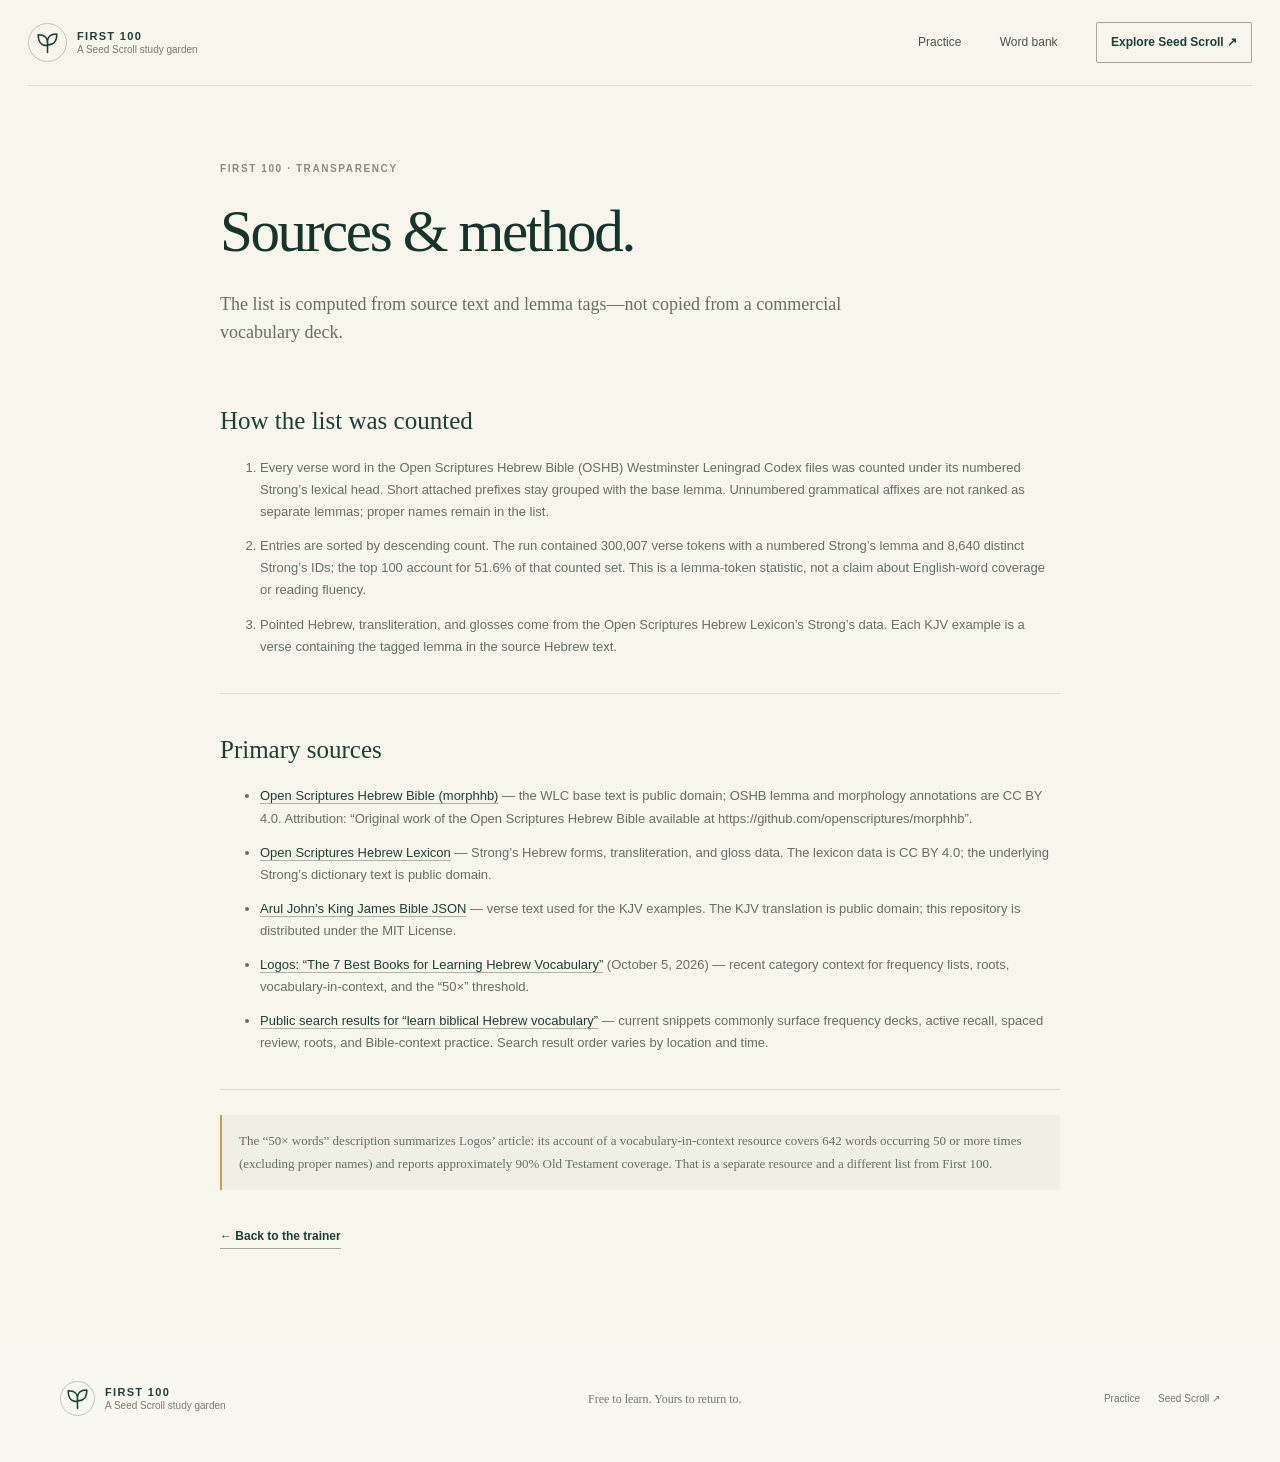
==== site/sources.html @ 3b89c695 "Publish First 100 Hebrew vocabulary trainer" ====
<!doctype html>
<html lang="en">
  <head>
    <meta charset="utf-8"><meta name="viewport" content="width=device-width, initial-scale=1">
    <meta name="theme-color" content="#f7f5ec">
    <meta name="description" content="Sources, frequency-count method, and acknowledgements for the First 100 biblical Hebrew vocabulary trainer.">
    <title>Sources &amp; Method — First 100</title>
    <link rel="stylesheet" href="styles.css">
  </head>
  <body>
    <header class="site-header">
      <a class="brand" href="index.html"><span class="brand-mark" aria-hidden="true"><svg viewBox="0 0 40 40" fill="none"><path d="M20 33V17m0 7C10 24 8 18 8 10c8 0 13 3 12 14Zm0-1c10 0 12-6 12-14-8 0-13 3-12 14Z" stroke="currentColor" stroke-width="2" stroke-linecap="round" stroke-linejoin="round"/></svg></span><span class="brand-text"><strong>FIRST 100</strong><small>A Seed Scroll study garden</small></span></a>
      <nav class="main-nav" aria-label="Main navigation"><a href="index.html#practice">Practice</a><a href="index.html#wordbank">Word bank</a><a class="nav-cta" href="https://seedscroll.app/" target="_blank" rel="noopener">Explore Seed Scroll ↗</a></nav>
    </header>
    <main class="page-wrap source-page">
      <p class="eyebrow eyebrow-muted">FIRST 100 · TRANSPARENCY</p>
      <h1>Sources &amp; method.</h1>
      <p class="source-lede">The list is computed from source text and lemma tags—not copied from a commercial vocabulary deck.</p>
      <div class="source-method">
        <h2>How the list was counted</h2>
        <ol>
          <li>Every verse word in the Open Scriptures Hebrew Bible (OSHB) Westminster Leningrad Codex files was counted under its numbered Strong’s lexical head. Short attached prefixes stay grouped with the base lemma. Unnumbered grammatical affixes are not ranked as separate lemmas; proper names remain in the list.</li>
          <li>Entries are sorted by descending count. The run contained 300,007 verse tokens with a numbered Strong’s lemma and 8,640 distinct Strong’s IDs; the top 100 account for 51.6% of that counted set. This is a lemma-token statistic, not a claim about English-word coverage or reading fluency.</li>
          <li>Pointed Hebrew, transliteration, and glosses come from the Open Scriptures Hebrew Lexicon’s Strong’s data. Each KJV example is a verse containing the tagged lemma in the source Hebrew text.</li>
        </ol>
      </div>
      <div class="source-list">
        <h2>Primary sources</h2>
        <ul>
          <li><a href="https://github.com/openscriptures/morphhb" target="_blank" rel="noopener">Open Scriptures Hebrew Bible (morphhb)</a> — the WLC base text is public domain; OSHB lemma and morphology annotations are CC BY 4.0. Attribution: “Original work of the Open Scriptures Hebrew Bible available at https://github.com/openscriptures/morphhb”.</li>
          <li><a href="https://github.com/openscriptures/HebrewLexicon" target="_blank" rel="noopener">Open Scriptures Hebrew Lexicon</a> — Strong’s Hebrew forms, transliteration, and gloss data. The lexicon data is CC BY 4.0; the underlying Strong’s dictionary text is public domain.</li>
          <li><a href="https://github.com/aruljohn/Bible-kjv" target="_blank" rel="noopener">Arul John’s King James Bible JSON</a> — verse text used for the KJV examples. The KJV translation is public domain; this repository is distributed under the MIT License.</li>
          <li><a href="https://www.logos.com/grow/nook-hebrew-vocabulary-books/" target="_blank" rel="noopener">Logos: “The 7 Best Books for Learning Hebrew Vocabulary”</a> (October 5, 2026) — recent category context for frequency lists, roots, vocabulary-in-context, and the “50×” threshold.</li>
          <li><a href="https://html.duckduckgo.com/html/?q=learn+biblical+Hebrew+vocabulary" target="_blank" rel="noopener">Public search results for “learn biblical Hebrew vocabulary”</a> — current snippets commonly surface frequency decks, active recall, spaced review, roots, and Bible-context practice. Search result order varies by location and time.</li>
        </ul>
      </div>
      <p class="source-note">The “50× words” description summarizes Logos’ article: its account of a vocabulary-in-context resource covers 642 words occurring 50 or more times (excluding proper names) and reports approximately 90% Old Testament coverage. That is a separate resource and a different list from First 100.</p>
      <a class="text-link" href="index.html">← Back to the trainer</a>
    </main>
    <footer class="site-footer"><div class="footer-inner page-wrap"><a class="brand footer-brand" href="index.html"><span class="brand-mark" aria-hidden="true"><svg viewBox="0 0 40 40" fill="none"><path d="M20 33V17m0 7C10 24 8 18 8 10c8 0 13 3 12 14Zm0-1c10 0 12-6 12-14-8 0-13 3-12 14Z" stroke="currentColor" stroke-width="2" stroke-linecap="round" stroke-linejoin="round"/></svg></span><span class="brand-text"><strong>FIRST 100</strong><small>A Seed Scroll study garden</small></span></a><p>Free to learn. Yours to return to.</p><div class="footer-links"><a href="index.html#practice">Practice</a><a href="https://seedscroll.app/" target="_blank" rel="noopener">Seed Scroll ↗</a></div></div></footer>
  </body>
</html>
---- site/styles.css ----
:root {
  color-scheme: light;
  --paper: #f7f5ec;
  --paper-deep: #efecdf;
  --white: #fffef9;
  --ink: #21312c;
  --muted: #69736b;
  --forest: #1d4036;
  --forest-dark: #15342b;
  --sage: #dce6d7;
  --sage-deep: #b9cbb6;
  --clay: #bd694e;
  --line: #dcded2;
  --gold: #c99f56;
  --serif: Georgia, "Times New Roman", serif;
  --sans: -apple-system, BlinkMacSystemFont, "Segoe UI", sans-serif;
  --hebrew: "Noto Sans Hebrew", "Times New Roman", serif;
  --page-width: 1160px;
}

* { box-sizing: border-box; }
html { scroll-behavior: smooth; scroll-padding-top: 92px; }
body { margin: 0; background: var(--paper); color: var(--ink); font-family: var(--sans); font-size: 16px; line-height: 1.55; -webkit-font-smoothing: antialiased; }
button, input { font: inherit; }
button, a { -webkit-tap-highlight-color: transparent; }
a { color: inherit; }
button:focus-visible, a:focus-visible, input:focus-visible, summary:focus-visible { outline: 3px solid #b77b44; outline-offset: 3px; }
.page-wrap { width: min(var(--page-width), calc(100% - 56px)); margin-inline: auto; }
.sr-only { position: absolute; width: 1px; height: 1px; padding: 0; margin: -1px; overflow: hidden; clip: rect(0, 0, 0, 0); white-space: nowrap; border: 0; }
.skip-link { position: fixed; z-index: 20; top: 10px; left: 10px; transform: translateY(-150%); background: var(--forest); color: white; padding: 10px 14px; border-radius: 4px; }
.skip-link:focus { transform: translateY(0); }

.site-header { position: relative; z-index: 5; min-height: 86px; width: min(1320px, calc(100% - 56px)); margin-inline: auto; display: flex; align-items: center; justify-content: space-between; border-bottom: 1px solid rgba(33,49,44,.12); }
.brand { display: inline-flex; align-items: center; gap: 10px; text-decoration: none; }
.brand-mark { width: 39px; height: 39px; display: grid; place-items: center; border: 1px solid #bcc8b7; color: var(--forest); border-radius: 50%; }
.brand-mark svg { width: 31px; height: 31px; }
.brand-text { display: grid; gap: 0; line-height: 1.3; }
.brand-text strong { color: var(--forest); letter-spacing: .12em; font-size: 11px; }
.brand-text small { color: #767b71; font-size: 10px; }
.main-nav { display: flex; align-items: center; gap: clamp(18px, 3vw, 39px); }
.main-nav a { color: #47554d; font-size: 12px; text-decoration: none; }
.main-nav a:hover, .footer-links a:hover { color: var(--clay); }
.main-nav .nav-cta { color: var(--forest); border: 1px solid #9cab98; padding: 10px 14px; border-radius: 2px; font-weight: 600; }
.main-nav .nav-cta span { color: var(--clay); margin-left: 4px; }
.menu-toggle, .mobile-menu { display: none; }

.hero { min-height: 505px; display: grid; grid-template-columns: 1.08fr .92fr; align-items: center; gap: 34px; padding-block: 56px 68px; }
.hero-copy { max-width: 600px; padding-block: 10px; }
.eyebrow { margin: 0 0 19px; color: var(--clay); font-size: 10px; font-weight: 700; letter-spacing: .16em; line-height: 1.4; }
.eyebrow-dot { width: 7px; height: 7px; display: inline-block; margin-right: 7px; border-radius: 50%; background: var(--clay); vertical-align: 1px; }
h1, h2, h3, p { margin-top: 0; }
.hero h1 { max-width: 660px; margin: 0 0 19px; color: var(--forest-dark); font-family: var(--serif); font-size: clamp(43px, 5vw, 64px); font-weight: 400; letter-spacing: -.045em; line-height: 1.04; }
.hero-intro { max-width: 510px; margin-bottom: 25px; color: #5f6a61; font-family: var(--serif); font-size: 17px; line-height: 1.65; }
.hero-actions { display: flex; align-items: center; gap: 23px; }
.button { min-height: 46px; display: inline-flex; align-items: center; justify-content: center; gap: 14px; padding: 0 19px; border: 1px solid transparent; border-radius: 2px; text-decoration: none; cursor: pointer; font-size: 12px; font-weight: 650; transition: background-color 150ms ease, color 150ms ease, border-color 150ms ease, transform 150ms ease; }
.button:hover { transform: translateY(-1px); }
.button-dark { color: #f9f8f1; background: var(--forest); }
.button-dark:hover { background: #285647; }
.button-cream { min-height: 41px; color: var(--forest); background: var(--white); border-color: #cfd6ca; }
.button-cream:hover { background: #f2f4ec; }
.button-light { color: var(--forest-dark); background: #f3f2e9; }
.button-light:hover { background: #fffef8; }
.button span { color: var(--clay); font-size: 15px; }
.text-link { display: inline-flex; align-items: center; gap: 8px; color: var(--forest); font-size: 12px; font-weight: 650; text-decoration: none; border-bottom: 1px solid #9cac96; padding-bottom: 3px; }
.text-link:hover { color: var(--clay); border-color: var(--clay); }
.local-note { margin: 20px 0 0; color: #788078; font-size: 10px; }
.local-check { display: inline-grid; width: 16px; height: 16px; place-items: center; margin-right: 5px; border-radius: 50%; background: #dce6d7; color: var(--forest); font-size: 10px; font-weight: 800; }
.hero-art { position: relative; min-height: 354px; isolation: isolate; display: grid; place-items: center; color: #6a856f; }
.art-sun { position: absolute; z-index: -1; top: 19px; right: 15%; width: 255px; height: 255px; border-radius: 50%; background: #e7eadb; }
.branch-svg { position: absolute; top: 21px; left: 50%; width: 255px; height: 270px; transform: translateX(-39%); }
.art-word { position: absolute; z-index: 1; padding: 9px 13px 8px; color: var(--ink); background: var(--white); border: 1px solid #e4e4d9; box-shadow: 0 8px 26px rgba(34,52,42,.06); }
.art-word span { display: block; direction: rtl; font-family: var(--hebrew); font-size: 21px; line-height: 1.3; }
.art-word small { color: #707971; font-family: var(--serif); font-size: 11px; font-style: italic; }
.art-word-one { top: 52px; left: 7%; transform: rotate(-4deg); }
.art-word-two { right: 0; bottom: 81px; transform: rotate(3deg); }
.art-caption { position: absolute; bottom: 3px; left: 7%; color: #778076; font-family: var(--serif); font-size: 13px; line-height: 1.55; }
.art-caption em { color: var(--clay); }

.promise-strip { background: var(--paper-deep); border-block: 1px solid #e4e1d5; }
.promise-inner { min-height: 116px; display: grid; grid-template-columns: repeat(3, minmax(110px, .6fr)) 1.25fr; align-items: center; gap: 20px; }
.promise-inner > div { display: flex; align-items: center; gap: 10px; border-right: 1px solid #d7d9ce; }
.promise-inner > div strong { color: var(--forest); font-family: var(--serif); font-size: 26px; font-weight: 400; }
.promise-inner > div span { max-width: 88px; color: #6f776e; font-size: 10px; line-height: 1.3; }
.promise-inner > p { margin: 0; justify-self: end; color: var(--forest); font-family: var(--serif); font-size: 17px; line-height: 1.35; }
.promise-inner > p span { color: #7c8378; font-size: 13px; }

.practice-section { padding-block: 90px 86px; scroll-margin-top: 24px; }
.section-heading { display: flex; align-items: end; justify-content: space-between; gap: 24px; margin-bottom: 27px; }
.eyebrow-muted { margin-bottom: 10px; color: #8a8d7e; }
.section-heading h2, .method-title h2, .faq-intro h2 { margin: 0; color: var(--forest-dark); font-family: var(--serif); font-size: clamp(30px, 3.2vw, 41px); font-weight: 400; letter-spacing: -.025em; line-height: 1.12; }
.section-aside { max-width: 255px; margin-bottom: 4px; color: #7a8177; font-family: var(--serif); font-size: 13px; line-height: 1.5; }
.mode-tabs { display: flex; gap: 1px; border-bottom: 1px solid #ccd2c7; }
.mode-tab { position: relative; min-height: 51px; display: inline-flex; align-items: center; gap: 10px; padding: 0 21px; border: 0; background: transparent; color: #80877e; cursor: pointer; font-size: 12px; }
.mode-tab::after { position: absolute; right: 0; bottom: -1px; left: 0; height: 2px; content: ""; background: transparent; }
.mode-tab:hover { color: var(--forest); }
.mode-tab.is-active { color: var(--forest); font-weight: 700; }
.mode-tab.is-active::after { background: var(--clay); }
.tab-number { color: #a3a69b; font-size: 9px; letter-spacing: .08em; }
.practice-layout { min-height: 590px; display: grid; grid-template-columns: 212px 1fr; background: #f1f0e6; border: 1px solid #e2e1d6; border-top: 0; }
.progress-rail { display: flex; flex-direction: column; align-items: flex-start; padding: 29px 22px 24px; border-right: 1px solid #dfdfd3; }
.rail-label { color: #82867c; font-size: 9px; font-weight: 700; letter-spacing: .14em; }
.rail-icon { margin-right: 6px; color: var(--clay); font-size: 15px; }
.progress-number { display: flex; align-items: center; gap: 9px; margin: 23px 0 15px; }
.progress-number strong { color: var(--forest); font-family: var(--serif); font-size: 48px; font-weight: 400; line-height: 1; }
.progress-number span { color: #737b72; font-size: 10px; line-height: 1.35; }
.progress-track { width: 100%; height: 4px; overflow: hidden; border-radius: 4px; background: #dadfd5; }
.progress-track span { width: 0; height: 100%; display: block; background: var(--clay); transition: width 250ms ease; }
.progress-details { width: 100%; display: flex; justify-content: space-between; gap: 6px; margin-top: 10px; color: #7c827a; font-size: 9px; }
.progress-details strong { color: var(--forest); font-size: 9px; font-weight: 650; }
.rail-rule { width: 100%; margin: 24px 0 16px; border-top: 1px solid #dadbcf; }
.rail-copy { margin: 0 0 20px; color: #778078; font-family: var(--serif); font-size: 13px; line-height: 1.55; }
.reset-link { margin-top: auto; padding: 0; border: 0; background: none; color: #9a7568; cursor: pointer; font-size: 10px; text-decoration: underline; text-decoration-color: #c9a89b; text-underline-offset: 3px; }
.reset-link:hover { color: #804c3c; }
.practice-content { min-width: 0; padding: 22px clamp(20px, 4vw, 52px) 31px; }
.card-topline { display: flex; align-items: center; justify-content: space-between; margin-bottom: 13px; color: #898d82; font-size: 9px; font-weight: 700; letter-spacing: .12em; }
.card-pager { display: flex; align-items: center; gap: 12px; color: #6f776f; font-size: 10px; letter-spacing: .05em; }
.card-pager button { width: 27px; height: 27px; border: 1px solid #d4d7cc; border-radius: 50%; background: transparent; color: var(--forest); cursor: pointer; }
.card-pager button:hover { background: var(--white); }
.flash-card { position: relative; min-height: 406px; overflow: hidden; display: grid; place-items: center; background: var(--white); border: 1px solid #e5e5da; box-shadow: 0 8px 25px rgba(42,53,43,.035); }
.card-front, .card-back { width: 100%; padding: 35px clamp(18px, 4vw, 54px); text-align: center; }
.card-front { display: grid; justify-items: center; align-content: center; min-height: 404px; }
.card-instruction { margin: 0 0 21px; color: #9a9b8f; font-size: 9px; font-weight: 700; letter-spacing: .16em; }
.hebrew-word { margin: 0 0 4px; color: var(--forest-dark); font-family: var(--hebrew); font-size: clamp(58px, 8vw, 86px); font-weight: 400; line-height: 1.4; }
.transliteration { margin: 0 0 28px; color: #929185; font-family: var(--serif); font-size: 15px; font-style: italic; }
.card-corner { position: absolute; right: 0; bottom: 0; width: 31px; height: 31px; border-top: 1px solid #e5e5da; border-left: 1px solid #e5e5da; background: var(--paper); clip-path: polygon(100% 0, 100% 100%, 0 100%); }
.card-back { max-width: 700px; margin-inline: auto; }
.card-back .card-instruction { margin-bottom: 8px; }
.card-gloss { max-width: 610px; margin: 0 auto 10px; color: var(--forest); font-family: var(--serif); font-size: clamp(22px, 2.5vw, 29px); line-height: 1.35; }
.strong-line { display: flex; align-items: center; justify-content: center; gap: 8px 14px; flex-wrap: wrap; margin-bottom: 18px; color: #868a80; font-size: 9px; }
.strong-line span:first-child { padding: 3px 8px; border-radius: 12px; color: var(--forest); background: #ebeee5; font-weight: 700; letter-spacing: .04em; }
.verse-quote { max-width: 560px; margin: 0 auto 16px; padding: 12px 17px 11px; border-left: 2px solid #c9a064; background: #f8f7f0; text-align: left; }
.verse-quote p { margin: 0 0 5px; color: #58645a; font-family: var(--serif); font-size: 13px; line-height: 1.55; }
.verse-quote cite { color: #8b8e82; font-size: 9px; font-style: normal; letter-spacing: .05em; text-transform: uppercase; }
.seed-link { display: inline-flex; align-items: center; gap: 7px; color: var(--forest); font-size: 10px; font-weight: 700; text-decoration-color: #9dab95; text-underline-offset: 4px; }
.seed-link span { color: var(--clay); font-size: 13px; }
.rating-row { display: grid; grid-template-columns: repeat(4, 1fr); gap: 8px; margin-top: 11px; }
.rating-button { min-height: 50px; display: flex; flex-direction: column; align-items: center; justify-content: center; gap: 0; border: 1px solid #d7dbd0; background: #f9f8f0; color: var(--forest); cursor: pointer; }
.rating-button:hover { background: white; border-color: #97ac99; }
.rating-button strong { font-size: 11px; }
.rating-button span { color: #82877c; font-size: 8px; }
.rating-again strong { color: #a45942; }
.rating-easy { border-color: #a9b8a4; }
.keyboard-note { margin: 13px 0 0; color: #989a90; text-align: center; font-size: 9px; }
kbd { display: inline-block; min-width: 19px; padding: 1px 3px; border: 1px solid #dcddd3; border-radius: 3px; background: #f8f8f2; color: #767b71; font: inherit; text-align: center; }
.practice-view[hidden], [hidden] { display: none !important; }
.notice-line { margin: 18px 0 0; color: #888c81; font-family: var(--serif); font-size: 12px; }
.notice-line span { margin-right: 5px; color: var(--clay); }

.quiz-view, .list-view { min-height: 520px; padding-top: 25px; }
.quiz-head, .list-heading { display: flex; align-items: center; justify-content: space-between; }
.quiz-head .card-instruction, .list-heading .card-instruction { margin: 0; }
.quiz-head > span, .list-heading > span { color: #8d9085; font-size: 10px; }
.quiz-prompt-label { margin: 44px 0 4px; color: #8e9186; font-size: 10px; text-align: center; }
.quiz-prompt { margin: 0 0 27px; color: var(--forest); font-family: var(--serif); font-size: clamp(27px, 3vw, 35px); font-weight: 400; text-align: center; }
.quiz-choices { max-width: 680px; display: grid; grid-template-columns: repeat(2, 1fr); gap: 9px; margin: 0 auto 14px; }
.quiz-choice { min-height: 63px; display: flex; align-items: center; justify-content: center; gap: 8px; border: 1px solid #dadfd5; background: var(--white); color: var(--forest); cursor: pointer; }
.quiz-choice:hover:not(:disabled) { border-color: #9cac96; background: #fafbf5; }
.quiz-choice .choice-hebrew { font-family: var(--hebrew); font-size: 25px; }
.quiz-choice .choice-translit { color: #878b81; font-family: var(--serif); font-size: 11px; font-style: italic; }
.quiz-choice.is-correct { border-color: #709273; background: #e9f0e5; }
.quiz-choice.is-wrong { border-color: #cf8e79; background: #f8eae4; }
.quiz-choice:disabled { cursor: default; }
.quiz-feedback { min-height: 24px; margin: 0 0 11px; color: #7b8278; font-size: 11px; text-align: center; }
.quiz-feedback.is-right { color: #3d7250; }
.quiz-feedback.is-wrong-text { color: #9b5944; }
.quiz-view > .button { display: flex; margin: 0 auto; }
.list-heading { margin-bottom: 18px; }
.list-heading h3 { margin: 4px 0 0; color: var(--forest); font-family: var(--serif); font-size: 26px; font-weight: 400; }
.search-box { height: 41px; display: flex; align-items: center; gap: 9px; margin-bottom: 14px; padding-inline: 12px; border: 1px solid #d8ddd2; background: var(--white); color: #8b8e83; }
.search-box > span:first-child { font-size: 20px; line-height: 1; }
.search-box input { width: 100%; border: 0; outline: none; background: transparent; color: var(--ink); font-size: 11px; }
.search-box input::placeholder { color: #a0a399; }
.word-table-wrap { max-height: 400px; overflow: auto; border: 1px solid #e0e1d7; background: var(--white); }
.word-table { width: 100%; border-collapse: collapse; font-size: 10px; }
.word-table th { position: sticky; top: 0; z-index: 1; padding: 9px 9px; background: #f0f1e8; color: #7b8177; text-align: left; font-size: 8px; font-weight: 700; letter-spacing: .08em; text-transform: uppercase; }
.word-table td { padding: 9px; border-top: 1px solid #eeeee5; color: #626c63; vertical-align: middle; }
.word-table tbody tr:hover { background: #fbfbf5; }
.word-table .table-hebrew { color: var(--forest); font-family: var(--hebrew); font-size: 19px; line-height: 1.4; }
.word-table .table-rank { color: #a2a297; font-size: 9px; }
.word-table .table-strong { color: #798075; font-size: 9px; }
.word-table .table-count { white-space: nowrap; }
.word-table .table-study { color: var(--forest); font-weight: 700; text-decoration: none; white-space: nowrap; }
.word-table .table-study:hover { color: var(--clay); }
.table-note { margin: 11px 0 0; color: #898d82; font-family: var(--serif); font-size: 11px; }

.seed-bridge { color: #f6f4ea; background: var(--forest); }
.seed-bridge-inner { min-height: 298px; display: grid; grid-template-columns: 140px 1fr auto; align-items: center; gap: clamp(25px, 5vw, 65px); padding-block: 48px; }
.seed-bridge-mark { position: relative; width: 118px; height: 118px; display: grid; place-items: center; border: 1px solid rgba(242,240,225,.3); border-radius: 50%; color: #e9e5d5; }
.seed-bridge-mark span { font-family: var(--hebrew); font-size: 49px; }
.seed-bridge-mark i { position: absolute; right: 4px; bottom: 8px; width: 23px; height: 1px; background: #d4a47e; transform: rotate(-53deg); }
.eyebrow-light { margin-bottom: 11px; color: #d2b18b; }
.seed-bridge h2 { margin: 0 0 10px; color: #fffef7; font-family: var(--serif); font-size: clamp(30px, 3.2vw, 39px); font-weight: 400; line-height: 1.12; }
.seed-bridge-copy > p:last-child { max-width: 500px; margin: 0; color: #c1cec3; font-family: var(--serif); font-size: 14px; line-height: 1.6; }
.seed-bridge-actions { display: grid; justify-items: start; gap: 12px; }
.store-link { color: #d7dfd6; font-size: 10px; text-decoration-color: #7c9b89; text-underline-offset: 4px; }
.store-link:hover { color: white; }

.method-section { display: grid; grid-template-columns: .9fr 1.1fr; gap: 70px; padding-block: 85px; }
.method-title h2 { font-size: clamp(29px, 3vw, 38px); }
.method-copy { max-width: 610px; padding-top: 4px; }
.method-copy p { color: #657066; font-family: var(--serif); font-size: 15px; line-height: 1.7; }
.method-copy .text-link { margin-top: 3px; }
.faq-section { padding-block: 71px 78px; background: #efeee4; border-block: 1px solid #e4e2d7; }
.faq-inner { display: grid; grid-template-columns: .72fr 1.28fr; gap: clamp(35px, 8vw, 120px); }
.faq-intro h2 { font-size: clamp(29px, 3vw, 38px); }
.faq-list details { border-top: 1px solid #d7d9cd; }
.faq-list details:last-child { border-bottom: 1px solid #d7d9cd; }
.faq-list summary { position: relative; padding: 17px 30px 17px 0; color: var(--forest); cursor: pointer; font-family: var(--serif); font-size: 16px; list-style: none; }
.faq-list summary::-webkit-details-marker { display: none; }
.faq-list summary::after { position: absolute; right: 3px; top: 15px; color: var(--clay); content: "+"; font-family: var(--sans); font-size: 18px; font-weight: 300; }
.faq-list details[open] summary::after { content: "−"; }
.faq-list details p { max-width: 640px; margin: -3px 25px 18px 0; color: #737b72; font-size: 12px; line-height: 1.7; }

.site-footer { background: #f8f7f0; }
.footer-inner { min-height: 127px; display: flex; align-items: center; justify-content: space-between; gap: 25px; }
.footer-brand .brand-mark { width: 35px; height: 35px; }
.footer-inner > p { margin: 0; color: #70786f; font-family: var(--serif); font-size: 12px; line-height: 1.5; }
.footer-inner > p span { color: #96998d; font-size: 10px; }
.footer-links { display: flex; flex-wrap: wrap; gap: 18px; }
.footer-links a { color: #70776f; font-size: 10px; text-decoration: none; }
.source-page { max-width: 840px; min-height: 72vh; padding-block: 76px 86px; }
.source-page h1 { margin: 0 0 14px; color: var(--forest-dark); font-family: var(--serif); font-size: clamp(42px, 6vw, 59px); font-weight: 400; letter-spacing: -.04em; }
.source-page h2 { margin: 36px 0 12px; color: var(--forest); font-family: var(--serif); font-size: 25px; font-weight: 400; }
.source-lede { max-width: 660px; color: #657066; font-family: var(--serif); font-size: 18px; }
.source-method, .source-list { padding: 1px 0 19px; border-bottom: 1px solid var(--line); }
.source-page li, .source-note { margin-bottom: 12px; color: #647066; font-size: 13px; line-height: 1.7; }
.source-page a:not(.text-link) { color: var(--forest); text-decoration-color: #a8b5a2; text-underline-offset: 3px; }
.source-page a:hover { color: var(--clay); }
.source-note { margin: 25px 0; padding: 15px 17px; border-left: 2px solid var(--gold); background: #f0efe5; font-family: var(--serif); }
.source-page > .text-link { margin-top: 12px; }

@media (max-width: 760px) {
  .page-wrap { width: min(100% - 36px, var(--page-width)); }
  .site-header { width: calc(100% - 36px); min-height: 72px; }
  .main-nav { display: none; }
  .menu-toggle { width: 40px; height: 40px; display: grid; align-content: center; justify-items: center; gap: 5px; border: 1px solid #d2d8cc; border-radius: 50%; background: transparent; color: var(--forest); cursor: pointer; }
  .menu-toggle span { width: 15px; border-top: 1px solid currentColor; }
  .mobile-menu:not([hidden]) { position: absolute; top: 62px; right: 0; width: min(250px, calc(100vw - 36px)); display: grid; padding: 9px 15px; border: 1px solid #d8ddd2; background: var(--white); box-shadow: 0 12px 32px rgba(32,49,41,.12); }
  .mobile-menu a { padding: 11px 4px; border-bottom: 1px solid #eff0e8; color: var(--forest); font-size: 12px; text-decoration: none; }
  .mobile-menu a:last-child { border-bottom: 0; color: var(--clay); font-weight: 650; }
  .hero { min-height: auto; grid-template-columns: 1fr; gap: 3px; padding-block: 56px 36px; }
  .hero-copy { padding: 0; }
  .hero h1 { font-size: clamp(43px, 11vw, 58px); }
  .hero-intro { max-width: 540px; font-size: 16px; }
  .hero-art { min-height: 267px; max-width: 400px; width: 100%; justify-self: center; }
  .art-sun { top: 2px; right: 18%; width: 210px; height: 210px; }
  .branch-svg { top: 0; width: 217px; height: 230px; }
  .art-word-one { top: 29px; left: 6%; }
  .art-word-two { right: 2%; bottom: 63px; }
  .art-caption { bottom: 0; left: 5%; font-size: 12px; }
  .promise-inner { grid-template-columns: repeat(3, 1fr); gap: 8px; min-height: 122px; }
  .promise-inner > div { gap: 6px; }
  .promise-inner > div strong { font-size: 23px; }
  .promise-inner > div span { font-size: 8px; }
  .promise-inner > p { grid-column: 1 / -1; justify-self: start; display: none; }
  .practice-section { padding-block: 66px 62px; }
  .section-heading { align-items: start; flex-direction: column; gap: 10px; margin-bottom: 19px; }
  .section-heading h2 { font-size: 34px; }
  .section-aside { max-width: none; font-size: 12px; }
  .mode-tabs { overflow-x: auto; }
  .mode-tab { min-width: max-content; min-height: 48px; padding-inline: 13px; font-size: 11px; }
  .practice-layout { grid-template-columns: 1fr; min-height: 0; }
  .progress-rail { display: grid; grid-template-columns: auto 1fr auto; align-items: center; gap: 8px 11px; padding: 12px 15px; border-right: 0; border-bottom: 1px solid #dfdfd3; }
  .rail-label { grid-column: 1; }
  .progress-number { grid-column: 2; grid-row: 1; margin: 0; }
  .progress-number strong { font-size: 26px; }
  .progress-number span { font-size: 8px; }
  .progress-track { grid-column: 1 / -1; grid-row: 2; }
  .progress-details { grid-column: 1 / -1; grid-row: 3; margin: -1px 0 0; }
  .rail-rule, .rail-copy { display: none; }
  .reset-link { grid-column: 3; grid-row: 1; margin: 0; font-size: 9px; }
  .practice-content { padding: 15px 13px 23px; }
  .card-topline { margin-bottom: 9px; }
  .flash-card { min-height: 362px; }
  .card-front { min-height: 360px; padding: 25px 15px; }
  .card-back { padding: 25px 16px; }
  .hebrew-word { font-size: clamp(58px, 15vw, 76px); }
  .verse-quote { padding: 10px 12px; }
  .verse-quote p { font-size: 12px; }
  .rating-row { gap: 5px; }
  .rating-button { min-height: 47px; }
  .rating-button strong { font-size: 10px; }
  .rating-button span { font-size: 7px; }
  .keyboard-note { font-size: 8px; }
  .quiz-view, .list-view { min-height: 460px; padding: 18px 5px 9px; }
  .quiz-prompt-label { margin-top: 36px; }
  .quiz-choices { gap: 6px; }
  .quiz-choice { min-height: 58px; flex-direction: column; gap: 0; }
  .quiz-choice .choice-hebrew { font-size: 22px; }
  .quiz-choice .choice-translit { font-size: 9px; }
  .list-heading h3 { font-size: 23px; }
  .word-table-wrap { max-height: 370px; }
  .word-table th { padding: 8px 6px; font-size: 7px; }
  .word-table td { padding: 8px 6px; font-size: 9px; }
  .word-table th:nth-child(3), .word-table td:nth-child(3) { display: none; }
  .word-table .table-hebrew { font-size: 17px; }
  .word-table .table-study { font-size: 8px; }
  .seed-bridge-inner { min-height: 0; grid-template-columns: 58px 1fr; gap: 17px; padding-block: 39px; }
  .seed-bridge-mark { width: 55px; height: 55px; }
  .seed-bridge-mark span { font-size: 25px; }
  .seed-bridge-mark i { right: -2px; bottom: 5px; }
  .seed-bridge-copy .eyebrow { font-size: 8px; }
  .seed-bridge h2 { font-size: 29px; }
  .seed-bridge-copy > p:last-child { font-size: 12px; }
  .seed-bridge-actions { grid-column: 2; display: flex; align-items: center; flex-wrap: wrap; gap: 12px; }
  .seed-bridge-actions .button { min-height: 42px; }
  .store-link { font-size: 9px; }
  .method-section { grid-template-columns: 1fr; gap: 21px; padding-block: 61px; }
  .method-title h2 { font-size: 34px; }
  .method-copy p { font-size: 14px; }
  .faq-section { padding-block: 58px; }
  .faq-inner { grid-template-columns: 1fr; gap: 26px; }
  .faq-intro h2 { font-size: 34px; }
  .faq-list summary { font-size: 15px; }
  .faq-list details p { font-size: 11px; }
  .footer-inner { min-height: 0; align-items: flex-start; flex-wrap: wrap; padding-block: 24px; }
  .footer-inner > p { display: none; }
  .footer-links { width: 100%; justify-content: space-between; gap: 8px; padding-top: 14px; border-top: 1px solid #e7e7de; }
}

@media (max-width: 380px) {
  .page-wrap { width: calc(100% - 28px); }
  .site-header { width: calc(100% - 28px); }
  .hero h1 { font-size: 41px; }
  .hero-actions { gap: 15px; }
  .hero-actions .button { padding-inline: 13px; font-size: 11px; }
  .promise-inner { gap: 4px; }
  .promise-inner > div strong { font-size: 20px; }
  .promise-inner > div span { font-size: 7px; }
  .practice-content { padding-inline: 9px; }
  .card-back { padding-inline: 11px; }
  .rating-row { grid-template-columns: repeat(2, 1fr); }
}

@media (prefers-reduced-motion: reduce) {
  *, *::before, *::after { scroll-behavior: auto !important; animation-duration: .01ms !important; animation-iteration-count: 1 !important; transition-duration: .01ms !important; }
}
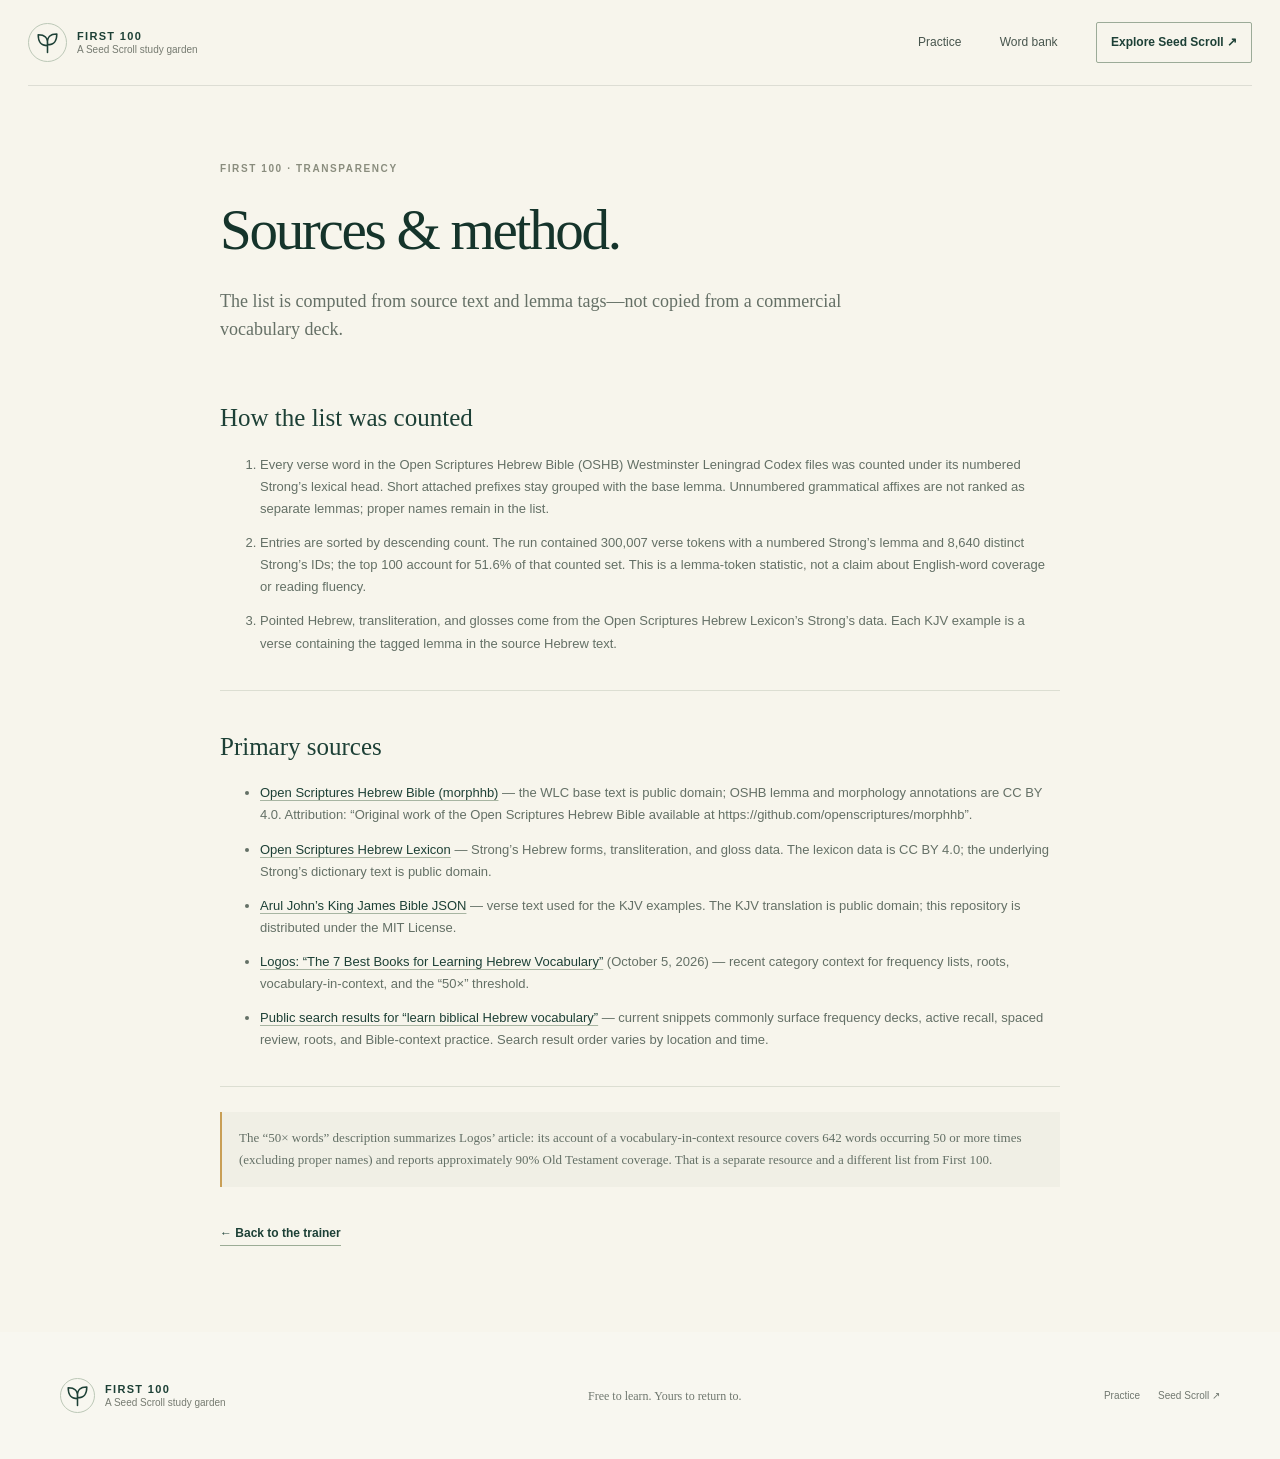
==== commit 2eb5a2c1: "Polish mobile layout and SEO metadata" ====
--- a/site/sources.html
+++ b/site/sources.html
@@ -5,6 +5,7 @@
     <meta name="theme-color" content="#f7f5ec">
     <meta name="description" content="Sources, frequency-count method, and acknowledgements for the First 100 biblical Hebrew vocabulary trainer.">
     <title>Sources &amp; Method — First 100</title>
+    <link rel="canonical" href="https://kristinejvargas-design.github.io/word-garden-hebrew-100/sources.html">
     <link rel="stylesheet" href="styles.css">
   </head>
   <body>
--- a/site/styles.css
+++ b/site/styles.css
@@ -49,7 +49,7 @@
 .eyebrow { margin: 0 0 19px; color: var(--clay); font-size: 10px; font-weight: 700; letter-spacing: .16em; line-height: 1.4; }
 .eyebrow-dot { width: 7px; height: 7px; display: inline-block; margin-right: 7px; border-radius: 50%; background: var(--clay); vertical-align: 1px; }
 h1, h2, h3, p { margin-top: 0; }
-.hero h1 { max-width: 660px; margin: 0 0 19px; color: var(--forest-dark); font-family: var(--serif); font-size: clamp(43px, 5vw, 64px); font-weight: 400; letter-spacing: -.045em; line-height: 1.04; }
+.hero h1 { max-width: 660px; margin: 0 0 19px; color: var(--forest-dark); font-family: var(--serif); font-size: 62px; font-weight: 400; letter-spacing: -.045em; line-height: 1.04; }
 .hero-intro { max-width: 510px; margin-bottom: 25px; color: #5f6a61; font-family: var(--serif); font-size: 17px; line-height: 1.65; }
 .hero-actions { display: flex; align-items: center; gap: 23px; }
 .button { min-height: 46px; display: inline-flex; align-items: center; justify-content: center; gap: 14px; padding: 0 19px; border: 1px solid transparent; border-radius: 2px; text-decoration: none; cursor: pointer; font-size: 12px; font-weight: 650; transition: background-color 150ms ease, color 150ms ease, border-color 150ms ease, transform 150ms ease; }
@@ -87,7 +87,7 @@
 .practice-section { padding-block: 90px 86px; scroll-margin-top: 24px; }
 .section-heading { display: flex; align-items: end; justify-content: space-between; gap: 24px; margin-bottom: 27px; }
 .eyebrow-muted { margin-bottom: 10px; color: #8a8d7e; }
-.section-heading h2, .method-title h2, .faq-intro h2 { margin: 0; color: var(--forest-dark); font-family: var(--serif); font-size: clamp(30px, 3.2vw, 41px); font-weight: 400; letter-spacing: -.025em; line-height: 1.12; }
+.section-heading h2, .method-title h2, .faq-intro h2 { margin: 0; color: var(--forest-dark); font-family: var(--serif); font-size: 40px; font-weight: 400; letter-spacing: -.025em; line-height: 1.12; }
 .section-aside { max-width: 255px; margin-bottom: 4px; color: #7a8177; font-family: var(--serif); font-size: 13px; line-height: 1.5; }
 .mode-tabs { display: flex; gap: 1px; border-bottom: 1px solid #ccd2c7; }
 .mode-tab { position: relative; min-height: 51px; display: inline-flex; align-items: center; gap: 10px; padding: 0 21px; border: 0; background: transparent; color: #80877e; cursor: pointer; font-size: 12px; }
@@ -120,12 +120,12 @@
 .card-front, .card-back { width: 100%; padding: 35px clamp(18px, 4vw, 54px); text-align: center; }
 .card-front { display: grid; justify-items: center; align-content: center; min-height: 404px; }
 .card-instruction { margin: 0 0 21px; color: #9a9b8f; font-size: 9px; font-weight: 700; letter-spacing: .16em; }
-.hebrew-word { margin: 0 0 4px; color: var(--forest-dark); font-family: var(--hebrew); font-size: clamp(58px, 8vw, 86px); font-weight: 400; line-height: 1.4; }
+.hebrew-word { margin: 0 0 4px; color: var(--forest-dark); font-family: var(--hebrew); font-size: 78px; font-weight: 400; line-height: 1.4; }
 .transliteration { margin: 0 0 28px; color: #929185; font-family: var(--serif); font-size: 15px; font-style: italic; }
 .card-corner { position: absolute; right: 0; bottom: 0; width: 31px; height: 31px; border-top: 1px solid #e5e5da; border-left: 1px solid #e5e5da; background: var(--paper); clip-path: polygon(100% 0, 100% 100%, 0 100%); }
 .card-back { max-width: 700px; margin-inline: auto; }
 .card-back .card-instruction { margin-bottom: 8px; }
-.card-gloss { max-width: 610px; margin: 0 auto 10px; color: var(--forest); font-family: var(--serif); font-size: clamp(22px, 2.5vw, 29px); line-height: 1.35; }
+.card-gloss { max-width: 610px; margin: 0 auto 10px; color: var(--forest); font-family: var(--serif); font-size: 27px; line-height: 1.35; }
 .strong-line { display: flex; align-items: center; justify-content: center; gap: 8px 14px; flex-wrap: wrap; margin-bottom: 18px; color: #868a80; font-size: 9px; }
 .strong-line span:first-child { padding: 3px 8px; border-radius: 12px; color: var(--forest); background: #ebeee5; font-weight: 700; letter-spacing: .04em; }
 .verse-quote { max-width: 560px; margin: 0 auto 16px; padding: 12px 17px 11px; border-left: 2px solid #c9a064; background: #f8f7f0; text-align: left; }
@@ -151,7 +151,7 @@
 .quiz-head .card-instruction, .list-heading .card-instruction { margin: 0; }
 .quiz-head > span, .list-heading > span { color: #8d9085; font-size: 10px; }
 .quiz-prompt-label { margin: 44px 0 4px; color: #8e9186; font-size: 10px; text-align: center; }
-.quiz-prompt { margin: 0 0 27px; color: var(--forest); font-family: var(--serif); font-size: clamp(27px, 3vw, 35px); font-weight: 400; text-align: center; }
+.quiz-prompt { margin: 0 0 27px; color: var(--forest); font-family: var(--serif); font-size: 33px; font-weight: 400; text-align: center; }
 .quiz-choices { max-width: 680px; display: grid; grid-template-columns: repeat(2, 1fr); gap: 9px; margin: 0 auto 14px; }
 .quiz-choice { min-height: 63px; display: flex; align-items: center; justify-content: center; gap: 8px; border: 1px solid #dadfd5; background: var(--white); color: var(--forest); cursor: pointer; }
 .quiz-choice:hover:not(:disabled) { border-color: #9cac96; background: #fafbf5; }
@@ -189,20 +189,20 @@
 .seed-bridge-mark span { font-family: var(--hebrew); font-size: 49px; }
 .seed-bridge-mark i { position: absolute; right: 4px; bottom: 8px; width: 23px; height: 1px; background: #d4a47e; transform: rotate(-53deg); }
 .eyebrow-light { margin-bottom: 11px; color: #d2b18b; }
-.seed-bridge h2 { margin: 0 0 10px; color: #fffef7; font-family: var(--serif); font-size: clamp(30px, 3.2vw, 39px); font-weight: 400; line-height: 1.12; }
+.seed-bridge h2 { margin: 0 0 10px; color: #fffef7; font-family: var(--serif); font-size: 38px; font-weight: 400; line-height: 1.12; }
 .seed-bridge-copy > p:last-child { max-width: 500px; margin: 0; color: #c1cec3; font-family: var(--serif); font-size: 14px; line-height: 1.6; }
 .seed-bridge-actions { display: grid; justify-items: start; gap: 12px; }
 .store-link { color: #d7dfd6; font-size: 10px; text-decoration-color: #7c9b89; text-underline-offset: 4px; }
 .store-link:hover { color: white; }
 
 .method-section { display: grid; grid-template-columns: .9fr 1.1fr; gap: 70px; padding-block: 85px; }
-.method-title h2 { font-size: clamp(29px, 3vw, 38px); }
+.method-title h2 { font-size: 38px; }
 .method-copy { max-width: 610px; padding-top: 4px; }
 .method-copy p { color: #657066; font-family: var(--serif); font-size: 15px; line-height: 1.7; }
 .method-copy .text-link { margin-top: 3px; }
 .faq-section { padding-block: 71px 78px; background: #efeee4; border-block: 1px solid #e4e2d7; }
 .faq-inner { display: grid; grid-template-columns: .72fr 1.28fr; gap: clamp(35px, 8vw, 120px); }
-.faq-intro h2 { font-size: clamp(29px, 3vw, 38px); }
+.faq-intro h2 { font-size: 38px; }
 .faq-list details { border-top: 1px solid #d7d9cd; }
 .faq-list details:last-child { border-bottom: 1px solid #d7d9cd; }
 .faq-list summary { position: relative; padding: 17px 30px 17px 0; color: var(--forest); cursor: pointer; font-family: var(--serif); font-size: 16px; list-style: none; }
@@ -219,7 +219,7 @@
 .footer-links { display: flex; flex-wrap: wrap; gap: 18px; }
 .footer-links a { color: #70776f; font-size: 10px; text-decoration: none; }
 .source-page { max-width: 840px; min-height: 72vh; padding-block: 76px 86px; }
-.source-page h1 { margin: 0 0 14px; color: var(--forest-dark); font-family: var(--serif); font-size: clamp(42px, 6vw, 59px); font-weight: 400; letter-spacing: -.04em; }
+.source-page h1 { margin: 0 0 14px; color: var(--forest-dark); font-family: var(--serif); font-size: 57px; font-weight: 400; letter-spacing: -.04em; }
 .source-page h2 { margin: 36px 0 12px; color: var(--forest); font-family: var(--serif); font-size: 25px; font-weight: 400; }
 .source-lede { max-width: 660px; color: #657066; font-family: var(--serif); font-size: 18px; }
 .source-method, .source-list { padding: 1px 0 19px; border-bottom: 1px solid var(--line); }
@@ -240,7 +240,8 @@
   .mobile-menu a:last-child { border-bottom: 0; color: var(--clay); font-weight: 650; }
   .hero { min-height: auto; grid-template-columns: 1fr; gap: 3px; padding-block: 56px 36px; }
   .hero-copy { padding: 0; }
-  .hero h1 { font-size: clamp(43px, 11vw, 58px); }
+  .desktop-break { display: none; }
+  .hero h1 { font-size: 44px; }
   .hero-intro { max-width: 540px; font-size: 16px; }
   .hero-art { min-height: 267px; max-width: 400px; width: 100%; justify-self: center; }
   .art-sun { top: 2px; right: 18%; width: 210px; height: 210px; }
@@ -256,6 +257,7 @@
   .practice-section { padding-block: 66px 62px; }
   .section-heading { align-items: start; flex-direction: column; gap: 10px; margin-bottom: 19px; }
   .section-heading h2 { font-size: 34px; }
+  .method-title h2, .faq-intro h2 { font-size: 34px; }
   .section-aside { max-width: none; font-size: 12px; }
   .mode-tabs { overflow-x: auto; }
   .mode-tab { min-width: max-content; min-height: 48px; padding-inline: 13px; font-size: 11px; }
@@ -274,7 +276,11 @@
   .flash-card { min-height: 362px; }
   .card-front { min-height: 360px; padding: 25px 15px; }
   .card-back { padding: 25px 16px; }
-  .hebrew-word { font-size: clamp(58px, 15vw, 76px); }
+  .hebrew-word { font-size: 64px; }
+  .card-gloss { font-size: 23px; }
+  .quiz-prompt { font-size: 28px; }
+  .seed-bridge h2 { font-size: 29px; }
+  .source-page h1 { font-size: 43px; }
   .verse-quote { padding: 10px 12px; }
   .verse-quote p { font-size: 12px; }
   .rating-row { gap: 5px; }
@@ -329,6 +335,7 @@
   .promise-inner > div span { font-size: 7px; }
   .practice-content { padding-inline: 9px; }
   .card-back { padding-inline: 11px; }
+  .hebrew-word { font-size: 58px; }
   .rating-row { grid-template-columns: repeat(2, 1fr); }
 }
 
